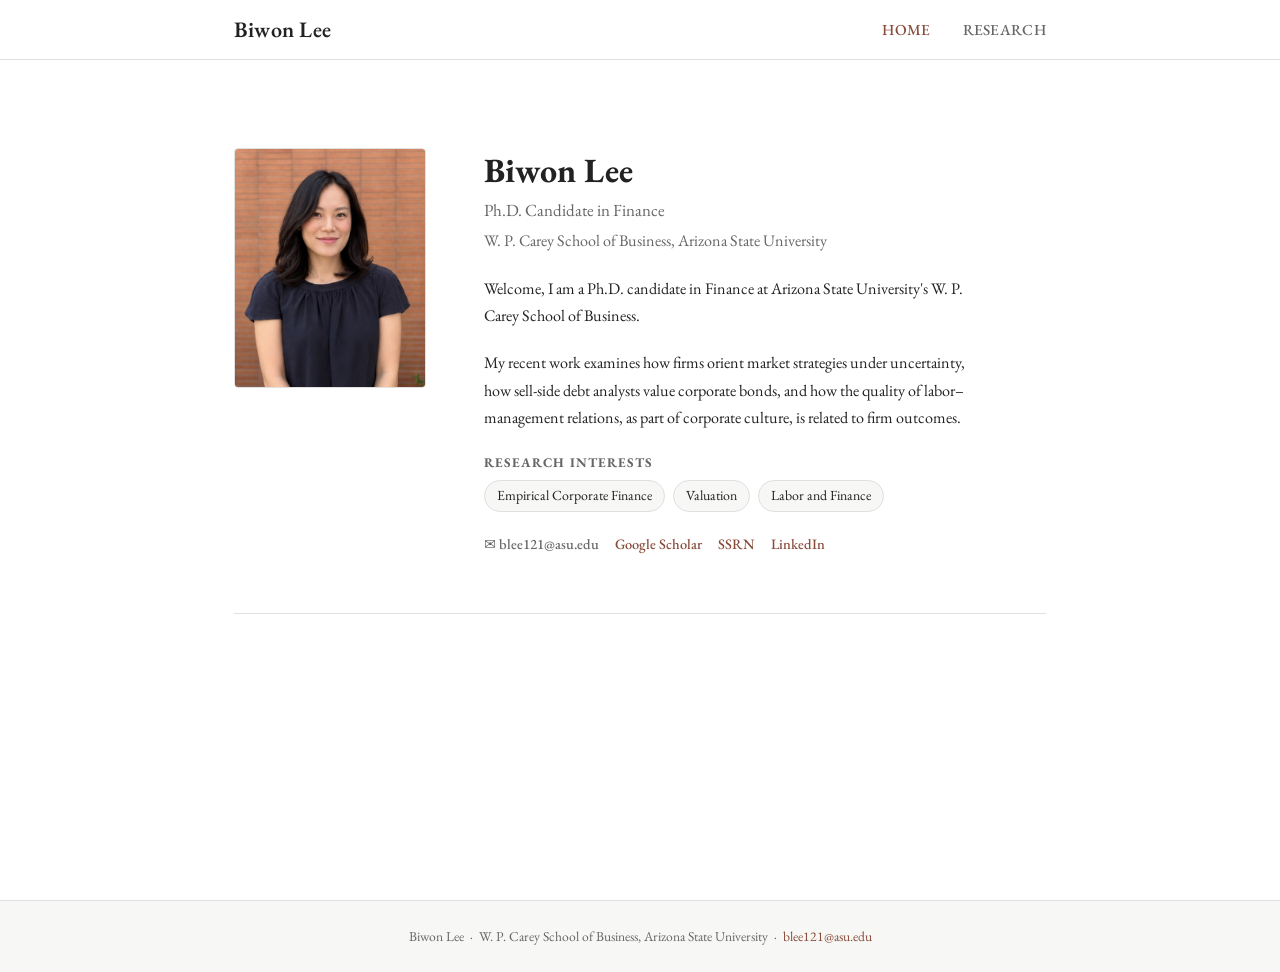
==== index.html @ 5ac7d7e0 "Larger section labels Co-Authored-By: Claude Opus 5.5 <noreply@anthropic.com>" ====
<!DOCTYPE html>
<html lang="en">
<head>
  <meta charset="UTF-8" />
  <meta name="viewport" content="width=device-width, initial-scale=1.0" />
  <title>Biwon Lee</title>
  <link rel="preconnect" href="https://fonts.googleapis.com">
  <link rel="preconnect" href="https://fonts.gstatic.com" crossorigin>
  <link href="https://fonts.googleapis.com/css2?family=EB Garamond:wght@400;500;600;700&display=swap" rel="stylesheet">
  <link rel="stylesheet" href="css/style.css?v=7" />
</head>
<body>

<!-- Navigation -->
<nav>
  <div class="nav-inner">
    <a href="index.html" class="nav-brand">Biwon Lee</a>
    <ul class="nav-links">
      <li><a href="index.html">Home</a></li>
      <li><a href="research.html">Research</a></li>
    </ul>
    <button class="nav-toggle" aria-label="Toggle navigation">
      <span></span><span></span><span></span>
    </button>
  </div>
</nav>

<!-- Main Content -->
<main class="page-content">
  <div class="container">

    <!-- Hero -->
    <section class="home-hero">

      <!-- Photo -->
      <div class="home-photo">
        <img src="assets/photo.jpg" alt="Biwon Lee" />
      </div>


      <!-- Info -->
      <div class="home-info">
        <h1>Biwon Lee</h1>
        <p class="title">Ph.D. Candidate in Finance</p>
        <p class="affiliation">W. P. Carey School of Business, Arizona State University</p>

        <p class="bio">
          Welcome, I am a Ph.D. candidate in Finance at Arizona State University's W. P. Carey School of Business.
        </p>
        <p class="bio">
          My recent work examines how firms orient market strategies under uncertainty, how sell-side debt analysts value corporate bonds, and how the quality of labor–management relations, as part of corporate culture, is related to firm outcomes.
        </p>

        <p class="interests-label">Research Interests</p>
        <div class="interests-list">
          <span class="interest-tag">Empirical Corporate Finance</span>
          <span class="interest-tag">Valuation</span>
          <span class="interest-tag">Labor and Finance</span>
        </div>

        <div class="contact-links">
          <a href="mailto:blee121@asu.edu" class="email-link">
            ✉ blee121@asu.edu
          </a>
          <!-- Replace # with your actual profile URLs -->
          <a href="#">Google Scholar</a>
          <a href="#">SSRN</a>
          <a href="#">LinkedIn</a>
        </div>
      </div>
    </section>

    <!-- Recent News (muted for now)
    <section class="home-section">
      <h2>Updates</h2>
      <ul class="news-list">
        <li>
          <span class="news-date">Jul 2025</span>
          <span>Invited to the Summer School on Structural Estimation in Corporate Finance.</span>
        </li>
        <li>
          <span class="news-date">2025</span>
          <span>New working paper: <a href="research.html"><em>Reasoning behind Debt Valuation</em></a> (solo-authored).</span>
        </li>
        <li>
          <span class="news-date">2024</span>
          <span>Presented <em>Labor-Management Relational Capital</em> at FMA 2024 and FMA Asia/Pacific 2024.</span>
        </li>
        <li>
          <span class="news-date">2023</span>
          <span>Best Paper Award at the Conference on Asia-Pacific Financial Markets 2023 and CERFAS Best Paper Award for <em>Labor-Management Relational Capital</em>.</span>
        </li>
      </ul>
    </section>
    -->

  </div>
</main>

<!-- Footer -->
<footer>
  <div class="container">
    <p>Biwon Lee &nbsp;·&nbsp; W. P. Carey School of Business, Arizona State University &nbsp;·&nbsp;
      <a href="mailto:blee121@asu.edu">blee121@asu.edu</a>
    </p>
  </div>
</footer>

<script src="js/main.js"></script>
</body>
</html>
---- css/style.css ----
/* ===== CSS Variables ===== */
:root {
  --bg: #ffffff;
  --bg-alt: #f7f7f5;
  --text: #222222;
  --text-muted: #666666;
  --accent: #884b3a;
  --accent-light: #a56250;
  --border: #e0e0e0;
  --nav-height: 60px;
  --max-width: 860px;
  --font-sans: 'EB Garamond', system-ui, -apple-system, BlinkMacSystemFont, 'Segoe UI', sans-serif;
  --font-serif: 'Georgia', 'Times New Roman', serif;
}

/* ===== Reset & Base ===== */
*, *::before, *::after { box-sizing: border-box; margin: 0; padding: 0; }

html { scroll-behavior: smooth; font-size: 17px; }

body {
  font-family: var(--font-sans);
  font-size: 17px;
  line-height: 1.7;
  color: var(--text);
  background: var(--bg);
}

a {
  color: var(--accent);
  text-decoration: none;
}
a:hover { color: var(--accent-light); text-decoration: underline; }

h1, h2, h3, h4 {
  font-weight: 600;
  line-height: 1.3;
  color: var(--text);
}

/* ===== Layout ===== */
.container {
  max-width: var(--max-width);
  margin: 0 auto;
  padding: 0 24px;
}

.page-content {
  padding-top: calc(var(--nav-height) + 40px);
  padding-bottom: 80px;
  min-height: 100vh;
}

/* ===== Navigation ===== */
nav {
  position: fixed;
  top: 0;
  left: 0;
  right: 0;
  height: var(--nav-height);
  background: rgba(255, 255, 255, 0.96);
  backdrop-filter: blur(8px);
  border-bottom: 1px solid var(--border);
  z-index: 1000;
}

.nav-inner {
  max-width: var(--max-width);
  margin: 0 auto;
  padding: 0 24px;
  height: 100%;
  display: flex;
  align-items: center;
  justify-content: space-between;
}

.nav-brand {
  font-size: 1.3rem;
  font-weight: 600;
  color: var(--text);
  letter-spacing: 0.01em;
}
.nav-brand:hover { text-decoration: none; color: var(--text); }

.nav-links {
  display: flex;
  list-style: none;
  gap: 32px;
}

.nav-links a {
  font-size: 0.9rem;
  font-weight: 500;
  color: var(--text-muted);
  letter-spacing: 0.02em;
  text-transform: uppercase;
  transition: color 0.2s;
}
.nav-links a:hover,
.nav-links a.active {
  color: var(--accent);
  text-decoration: none;
}

/* Hamburger */
.nav-toggle {
  display: none;
  flex-direction: column;
  gap: 5px;
  cursor: pointer;
  background: none;
  border: none;
  padding: 4px;
}
.nav-toggle span {
  display: block;
  width: 22px;
  height: 2px;
  background: var(--text);
  transition: all 0.3s;
}

/* ===== Home Page ===== */
.home-hero {
  display: grid;
  grid-template-columns: 210px 1fr;
  gap: 40px;
  align-items: start;
  padding: 48px 0 56px;
  border-bottom: 1px solid var(--border);
}

.home-photo {
  width: 192px;
  height: 240px;
  background: var(--bg-alt);
  border: 1px solid var(--border);
  border-radius: 4px;
  display: flex;
  align-items: center;
  justify-content: center;
  overflow: hidden;
  flex-shrink: 0;
}
.home-photo img {
  width: 100%;
  height: 100%;
  object-fit: cover;
}
.photo-placeholder {
  text-align: center;
  padding: 12px;
}
.photo-placeholder svg {
  width: 56px;
  height: 56px;
  color: #bbb;
  margin-bottom: 8px;
}
.photo-placeholder p {
  font-size: 0.72rem;
  color: #bbb;
  line-height: 1.4;
}

.home-info h1 {
  font-size: 2rem;
  font-weight: 700;
  margin-bottom: 4px;
  color: var(--text);
}
.home-info .title {
  font-size: 1rem;
  color: var(--text-muted);
  margin-bottom: 2px;
}
.home-info .affiliation {
  font-size: 0.95rem;
  color: var(--text-muted);
  margin-bottom: 20px;
}

.home-info .bio {
  font-size: 0.95rem;
  color: var(--text);
  margin-bottom: 20px;
  max-width: 500px;
}

.interests-label {
  font-size: 0.78rem;
  font-weight: 700;
  text-transform: uppercase;
  letter-spacing: 0.08em;
  color: var(--text-muted);
  margin-bottom: 6px;
}
.interests-list {
  display: flex;
  flex-wrap: wrap;
  gap: 8px;
  margin-bottom: 20px;
}
.interest-tag {
  background: var(--bg-alt);
  border: 1px solid var(--border);
  border-radius: 20px;
  padding: 3px 12px;
  font-size: 0.82rem;
  color: var(--text);
}

.contact-links {
  display: flex;
  flex-wrap: wrap;
  gap: 16px;
  align-items: center;
}
.contact-links a {
  font-size: 0.85rem;
  font-weight: 500;
  color: var(--accent);
  display: flex;
  align-items: center;
  gap: 5px;
}
.contact-links a:hover { color: var(--accent-light); }
.contact-links .email-link {
  color: var(--text-muted);
  font-size: 0.85rem;
}

/* Recent updates on home */
.home-section { padding: 40px 0 0; }
.home-section h2 {
  font-size: 1.1rem;
  font-weight: 700;
  text-transform: uppercase;
  letter-spacing: 0.06em;
  color: var(--text-muted);
  margin-bottom: 20px;
  padding-bottom: 8px;
  border-bottom: 1px solid var(--border);
}
.news-list { list-style: none; }
.news-list li {
  display: grid;
  grid-template-columns: 90px 1fr;
  gap: 16px;
  padding: 10px 0;
  border-bottom: 1px solid var(--border);
  font-size: 0.9rem;
}
.news-list li:last-child { border-bottom: none; }
.news-date { color: var(--text-muted); font-size: 0.82rem; padding-top: 2px; }

/* ===== Section Headings ===== */
.page-header {
  padding: 20px 0 32px;
  border-bottom: 1px solid var(--border);
  margin-bottom: 40px;
}
.page-header h1 {
  font-size: 1.8rem;
  font-weight: 700;
}

.section-label {
  font-size: 0.95rem;
  font-weight: 700;
  text-transform: uppercase;
  letter-spacing: 0.1em;
  color: var(--text-muted);
  margin-bottom: 20px;
  margin-top: 48px;
  padding-bottom: 8px;
  border-bottom: 2px solid var(--accent);
  display: inline-block;
}

/* ===== Paper Entries ===== */
.paper-list { list-style: none; }
.paper-entry {
  padding: 24px 0;
  border-bottom: 1px solid var(--border);
}
.paper-entry:last-child { border-bottom: none; }

.paper-title {
  font-size: 1rem;
  font-weight: 600;
  margin-bottom: 4px;
  color: var(--text);
  line-height: 1.4;
}

.paper-meta {
  font-size: 0.875rem;
  color: var(--text-muted);
  margin-bottom: 10px;
}
.paper-meta .coauthors { color: var(--text); }
.paper-meta .journal { font-style: italic; }

.paper-awards {
  font-size: 0.82rem;
  color: var(--text-muted);
  margin-bottom: 4px;
}

.paper-conferences {
  font-size: 0.82rem;
  color: var(--text-muted);
  margin-bottom: 10px;
  font-style: italic;
}

.paper-links {
  display: flex;
  flex-wrap: wrap;
  gap: 8px;
  margin-bottom: 8px;
}
.paper-link {
  font-size: 0.8rem;
  font-weight: 600;
  color: var(--accent);
  border: 1px solid var(--accent);
  border-radius: 3px;
  padding: 2px 9px;
  transition: all 0.2s;
}
.paper-link:hover {
  background: var(--accent);
  color: white;
  text-decoration: none;
}
.paper-link.placeholder {
  color: #aaa;
  border-color: #ddd;
  cursor: default;
}
.paper-link.placeholder:hover {
  background: none;
  color: #aaa;
}

/* Abstract toggle */
.abstract-toggle {
  background: none;
  border: none;
  font-size: 0.8rem;
  color: var(--text-muted);
  cursor: pointer;
  padding: 0;
  display: flex;
  align-items: center;
  gap: 4px;
  margin-top: 6px;
  font-family: inherit;
}
.abstract-toggle:hover { color: var(--accent); }
.abstract-toggle .toggle-icon {
  font-size: 0.7rem;
  transition: transform 0.2s;
}
.abstract-toggle.open .toggle-icon { transform: rotate(180deg); }

.abstract-body {
  display: none;
  margin-top: 12px;
  padding: 14px 16px;
  background: var(--bg-alt);
  border-left: 3px solid var(--accent);
  font-size: 0.875rem;
  line-height: 1.7;
  color: var(--text);
  border-radius: 0 4px 4px 0;
}
.abstract-body.open { display: block; }

/* ===== Teaching ===== */
.teaching-note {
  font-size: 0.9rem;
  color: var(--text-muted);
  margin-bottom: 32px;
  padding: 12px 16px;
  background: var(--bg-alt);
  border-radius: 4px;
  border: 1px solid var(--border);
}

.teaching-table {
  width: 100%;
  border-collapse: collapse;
  font-size: 0.9rem;
}
.teaching-table th {
  text-align: left;
  font-size: 0.75rem;
  font-weight: 700;
  text-transform: uppercase;
  letter-spacing: 0.07em;
  color: var(--text-muted);
  padding: 8px 12px;
  border-bottom: 2px solid var(--border);
  white-space: nowrap;
}
.teaching-table td {
  padding: 12px 12px;
  border-bottom: 1px solid var(--border);
  vertical-align: middle;
}
.teaching-table tr:last-child td { border-bottom: none; }
.teaching-table tr:hover td { background: var(--bg-alt); }
.role-tag {
  font-size: 0.75rem;
  padding: 2px 8px;
  border-radius: 10px;
  font-weight: 600;
  white-space: nowrap;
}
.role-instructor { background: #e8f0fe; color: #1a3a8c; }
.role-ta { background: #e6f4ea; color: #1e5631; }

.syllabus-link {
  font-size: 0.8rem;
  color: #aaa;
  border: 1px solid #ddd;
  border-radius: 3px;
  padding: 2px 8px;
  cursor: default;
}

/* ===== CV Page ===== */
.cv-actions {
  display: flex;
  gap: 12px;
  margin-bottom: 32px;
  flex-wrap: wrap;
}
.btn {
  display: inline-flex;
  align-items: center;
  gap: 7px;
  padding: 9px 20px;
  border-radius: 4px;
  font-size: 0.875rem;
  font-weight: 600;
  cursor: pointer;
  transition: all 0.2s;
  text-decoration: none;
  border: none;
}
.btn-primary {
  background: var(--accent);
  color: white;
}
.btn-primary:hover { background: var(--accent-light); color: white; text-decoration: none; }
.btn-secondary {
  background: var(--bg-alt);
  color: var(--text);
  border: 1px solid var(--border);
}
.btn-secondary:hover { background: #eee; text-decoration: none; }

.cv-embed-wrapper {
  width: 100%;
  background: var(--bg-alt);
  border: 1px solid var(--border);
  border-radius: 4px;
  overflow: hidden;
}
.cv-embed-wrapper iframe {
  width: 100%;
  height: 900px;
  border: none;
  display: block;
}
.cv-placeholder {
  padding: 60px 32px;
  text-align: center;
}
.cv-placeholder h3 {
  font-size: 1rem;
  margin-bottom: 8px;
  color: var(--text-muted);
}
.cv-placeholder p {
  font-size: 0.875rem;
  color: #aaa;
}

/* ===== Footer ===== */
footer {
  background: var(--bg-alt);
  border-top: 1px solid var(--border);
  padding: 24px 0;
  text-align: center;
  font-size: 0.8rem;
  color: var(--text-muted);
}

/* ===== Responsive ===== */
@media (max-width: 680px) {
  .nav-links {
    display: none;
    flex-direction: column;
    gap: 0;
    position: absolute;
    top: var(--nav-height);
    left: 0;
    right: 0;
    background: white;
    border-bottom: 1px solid var(--border);
    padding: 8px 0;
  }
  .nav-links.open { display: flex; }
  .nav-links a {
    padding: 10px 24px;
    display: block;
  }
  .nav-toggle { display: flex; }

  .home-hero {
    grid-template-columns: 1fr;
    gap: 24px;
  }
  .home-photo {
    width: 120px;
    height: 150px;
  }
  .home-info h1 { font-size: 1.6rem; }

  .news-list li {
    grid-template-columns: 1fr;
    gap: 4px;
  }

  .teaching-table { font-size: 0.82rem; }
  .teaching-table th, .teaching-table td { padding: 8px 6px; }
}
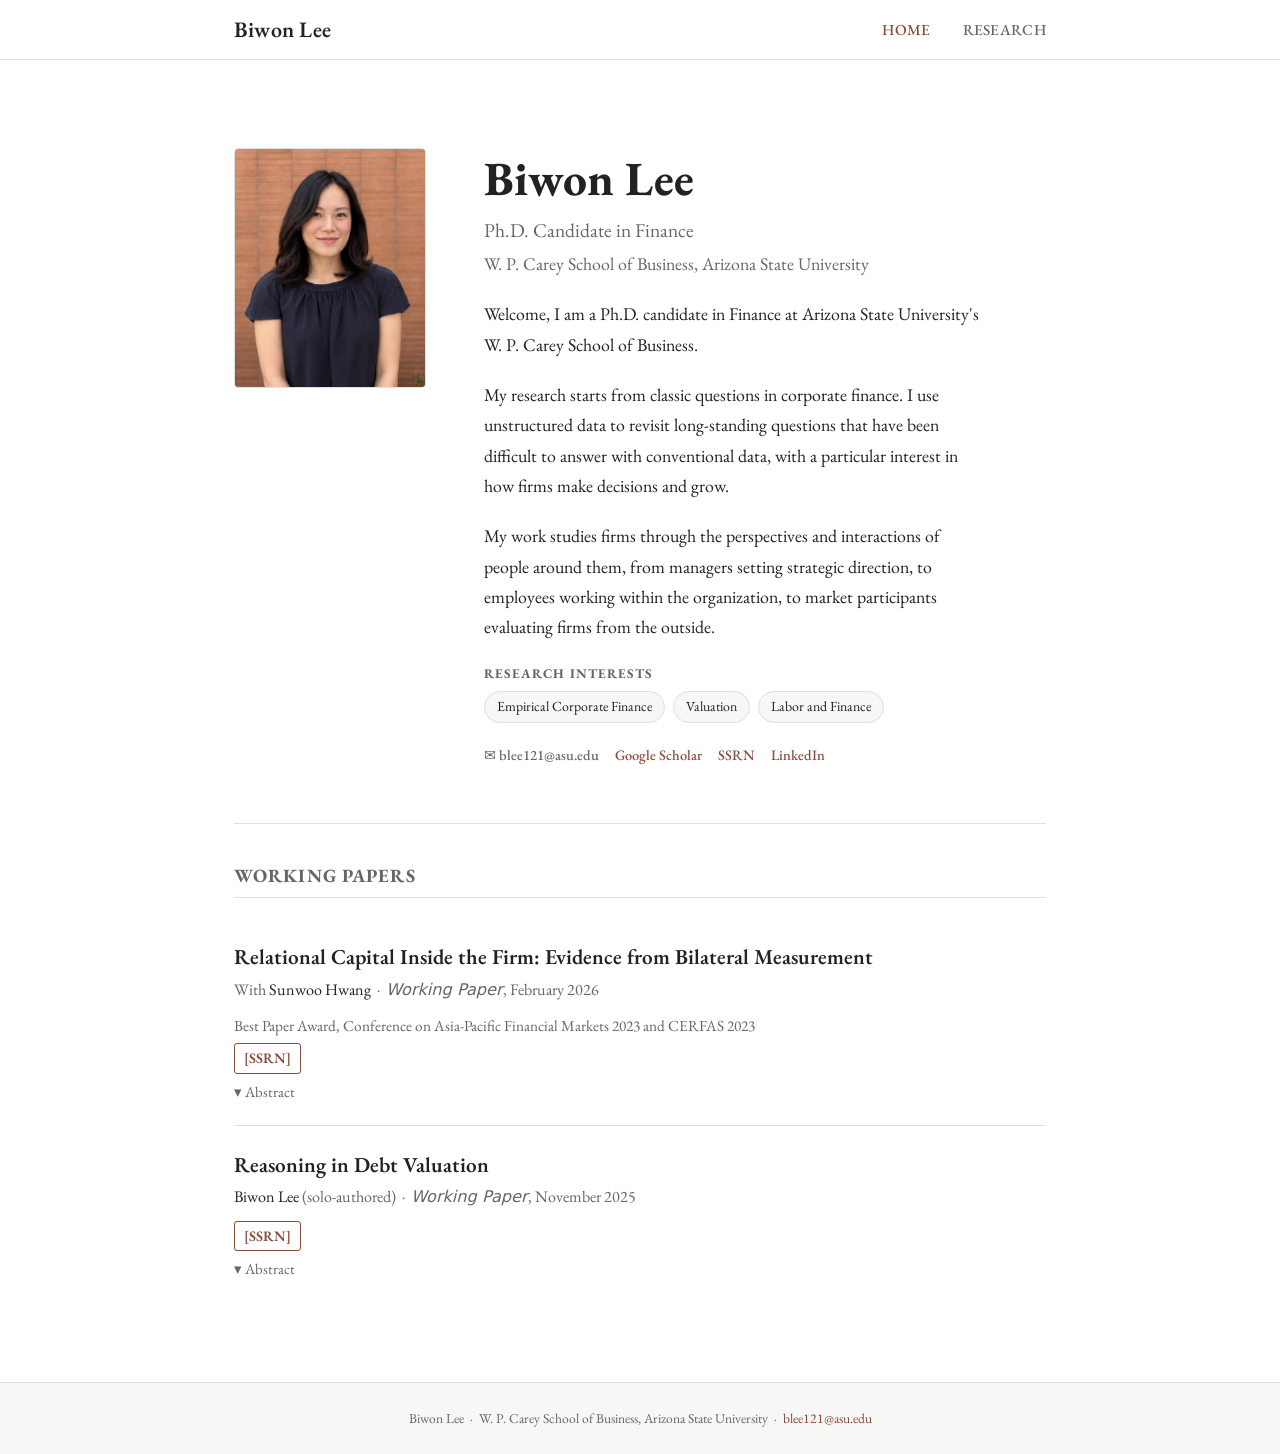
==== commit 75ed58dd: "Update home intro, add Working Papers to home, enlarge name and paper text Co-Authored-By: Claude Op" ====
--- a/index.html
+++ b/index.html
@@ -7,7 +7,7 @@
   <link rel="preconnect" href="https://fonts.googleapis.com">
   <link rel="preconnect" href="https://fonts.gstatic.com" crossorigin>
   <link href="https://fonts.googleapis.com/css2?family=EB Garamond:wght@400;500;600;700&display=swap" rel="stylesheet">
-  <link rel="stylesheet" href="css/style.css?v=7" />
+  <link rel="stylesheet" href="css/style.css?v=8" />
 </head>
 <body>
 
@@ -47,8 +47,16 @@
         <p class="bio">
           Welcome, I am a Ph.D. candidate in Finance at Arizona State University's W. P. Carey School of Business.
         </p>
+        <!-- Previous intro (muted for re-check)
         <p class="bio">
           My recent work examines how firms orient market strategies under uncertainty, how sell-side debt analysts value corporate bonds, and how the quality of labor–management relations, as part of corporate culture, is related to firm outcomes.
+        </p>
+        -->
+        <p class="bio">
+          My research starts from classic questions in corporate finance. I use unstructured data to revisit long-standing questions that have been difficult to answer with conventional data, with a particular interest in how firms make decisions and grow.
+        </p>
+        <p class="bio">
+          My work studies firms through the perspectives and interactions of people around them, from managers setting strategic direction, to employees working within the organization, to market participants evaluating firms from the outside.
         </p>
 
         <p class="interests-label">Research Interests</p>
@@ -68,6 +76,51 @@
           <a href="#">LinkedIn</a>
         </div>
       </div>
+    </section>
+
+    <!-- Working Papers (mirrors research.html) -->
+    <section class="home-section">
+      <h2>Working Papers</h2>
+      <ul class="paper-list">
+
+        <li class="paper-entry">
+          <div class="paper-title">Relational Capital Inside the Firm: Evidence from Bilateral Measurement</div>
+          <div class="paper-meta">
+            With <span class="coauthors">Sunwoo Hwang</span> &nbsp;·&nbsp;
+            <span class="journal">Working Paper</span>, February 2026
+          </div>
+          <div class="paper-awards">
+            Best Paper Award, Conference on Asia-Pacific Financial Markets 2023 and CERFAS 2023
+          </div>
+          <div class="paper-links">
+            <a href="https://papers.ssrn.com/sol3/papers.cfm?abstract_id=4345862" class="paper-link">[SSRN]</a>
+          </div>
+          <button class="abstract-toggle" aria-expanded="false">
+            ▾ <span class="toggle-label">Abstract</span>
+          </button>
+          <div class="abstract-body">
+            We study labor-management relational capital as a sub-component of corporate culture. Using matched employee-manager survey responses on key relational dimensions to measure an interpretation wedge between the two groups and the survey’s random-sampling design for identification, we find that establishments where employees view relations more favorably than managers subsequently achieve higher profitability, labor productivity, and employee retention. Neither employees’ nor managers’ assessments alone predict these outcomes. The predictive content resides in wedges in relational culture, not in gaps in formal policies or observed disputes, consistent with an interpretation-based theory of relational contracts.
+          </div>
+        </li>
+
+        <li class="paper-entry">
+          <div class="paper-title">Reasoning in Debt Valuation</div>
+          <div class="paper-meta">
+            <span class="coauthors">Biwon Lee</span> (solo-authored) &nbsp;·&nbsp;
+            <span class="journal">Working Paper</span>, November 2025
+          </div>
+          <div class="paper-links">
+            <a href="https://papers.ssrn.com/sol3/papers.cfm?abstract_id=5768322" class="paper-link">[SSRN]</a>
+          </div>
+          <button class="abstract-toggle" aria-expanded="false">
+            ▾ <span class="toggle-label">Abstract</span>
+          </button>
+          <div class="abstract-body">
+            Using sell-side debt reports on corporate bonds, I examine the underlying reasoning behind financial professionals’ debt valuations. By prompting large language models on 13,879 reports, I identify recommendation-related topics, their associated entities, valuation channels, and sentiment. The main findings indicate that (i) debt analysts' topic attention is primarily focused on balance sheet and income statement items. (ii) The attention exhibits time-varying patterns, with increasing attention to cash and declining attention to profitability during the global financial crisis. (iii) The reasoning analysts employ systematically differs across credit rating categories: discussions of investment-grade issuers emphasize credit ratings, whereas those of high-yield issuers focus on financial fundamentals. (iv) Lastly, quantifying the texts from reports into a vector space using an embedding model, I show that analysts' information can explain bond returns beyond traditional bond-related predictors.
+          </div>
+        </li>
+
+      </ul>
     </section>
 
     <!-- Recent News (muted for now)
--- a/css/style.css
+++ b/css/style.css
@@ -164,24 +164,24 @@
 }
 
 .home-info h1 {
-  font-size: 2rem;
+  font-size: 2.8rem;
   font-weight: 700;
   margin-bottom: 4px;
   color: var(--text);
 }
 .home-info .title {
-  font-size: 1rem;
+  font-size: 1.15rem;
   color: var(--text-muted);
   margin-bottom: 2px;
 }
 .home-info .affiliation {
-  font-size: 0.95rem;
+  font-size: 1.05rem;
   color: var(--text-muted);
   margin-bottom: 20px;
 }
 
 .home-info .bio {
-  font-size: 0.95rem;
+  font-size: 1.05rem;
   color: var(--text);
   margin-bottom: 20px;
   max-width: 500px;
@@ -287,7 +287,7 @@
 .paper-entry:last-child { border-bottom: none; }
 
 .paper-title {
-  font-size: 1rem;
+  font-size: 1.25rem;
   font-weight: 600;
   margin-bottom: 4px;
   color: var(--text);
@@ -295,7 +295,7 @@
 }
 
 .paper-meta {
-  font-size: 0.875rem;
+  font-size: 0.95rem;
   color: var(--text-muted);
   margin-bottom: 10px;
 }
@@ -303,7 +303,7 @@
 .paper-meta .journal { font-style: italic; }
 
 .paper-awards {
-  font-size: 0.82rem;
+  font-size: 0.9rem;
   color: var(--text-muted);
   margin-bottom: 4px;
 }
@@ -322,7 +322,7 @@
   margin-bottom: 8px;
 }
 .paper-link {
-  font-size: 0.8rem;
+  font-size: 0.85rem;
   font-weight: 600;
   color: var(--accent);
   border: 1px solid var(--accent);
@@ -349,7 +349,7 @@
 .abstract-toggle {
   background: none;
   border: none;
-  font-size: 0.8rem;
+  font-size: 0.875rem;
   color: var(--text-muted);
   cursor: pointer;
   padding: 0;
@@ -372,7 +372,7 @@
   padding: 14px 16px;
   background: var(--bg-alt);
   border-left: 3px solid var(--accent);
-  font-size: 0.875rem;
+  font-size: 0.95rem;
   line-height: 1.7;
   color: var(--text);
   border-radius: 0 4px 4px 0;
@@ -530,7 +530,7 @@
     width: 120px;
     height: 150px;
   }
-  .home-info h1 { font-size: 1.6rem; }
+  .home-info h1 { font-size: 2.2rem; }
 
   .news-list li {
     grid-template-columns: 1fr;
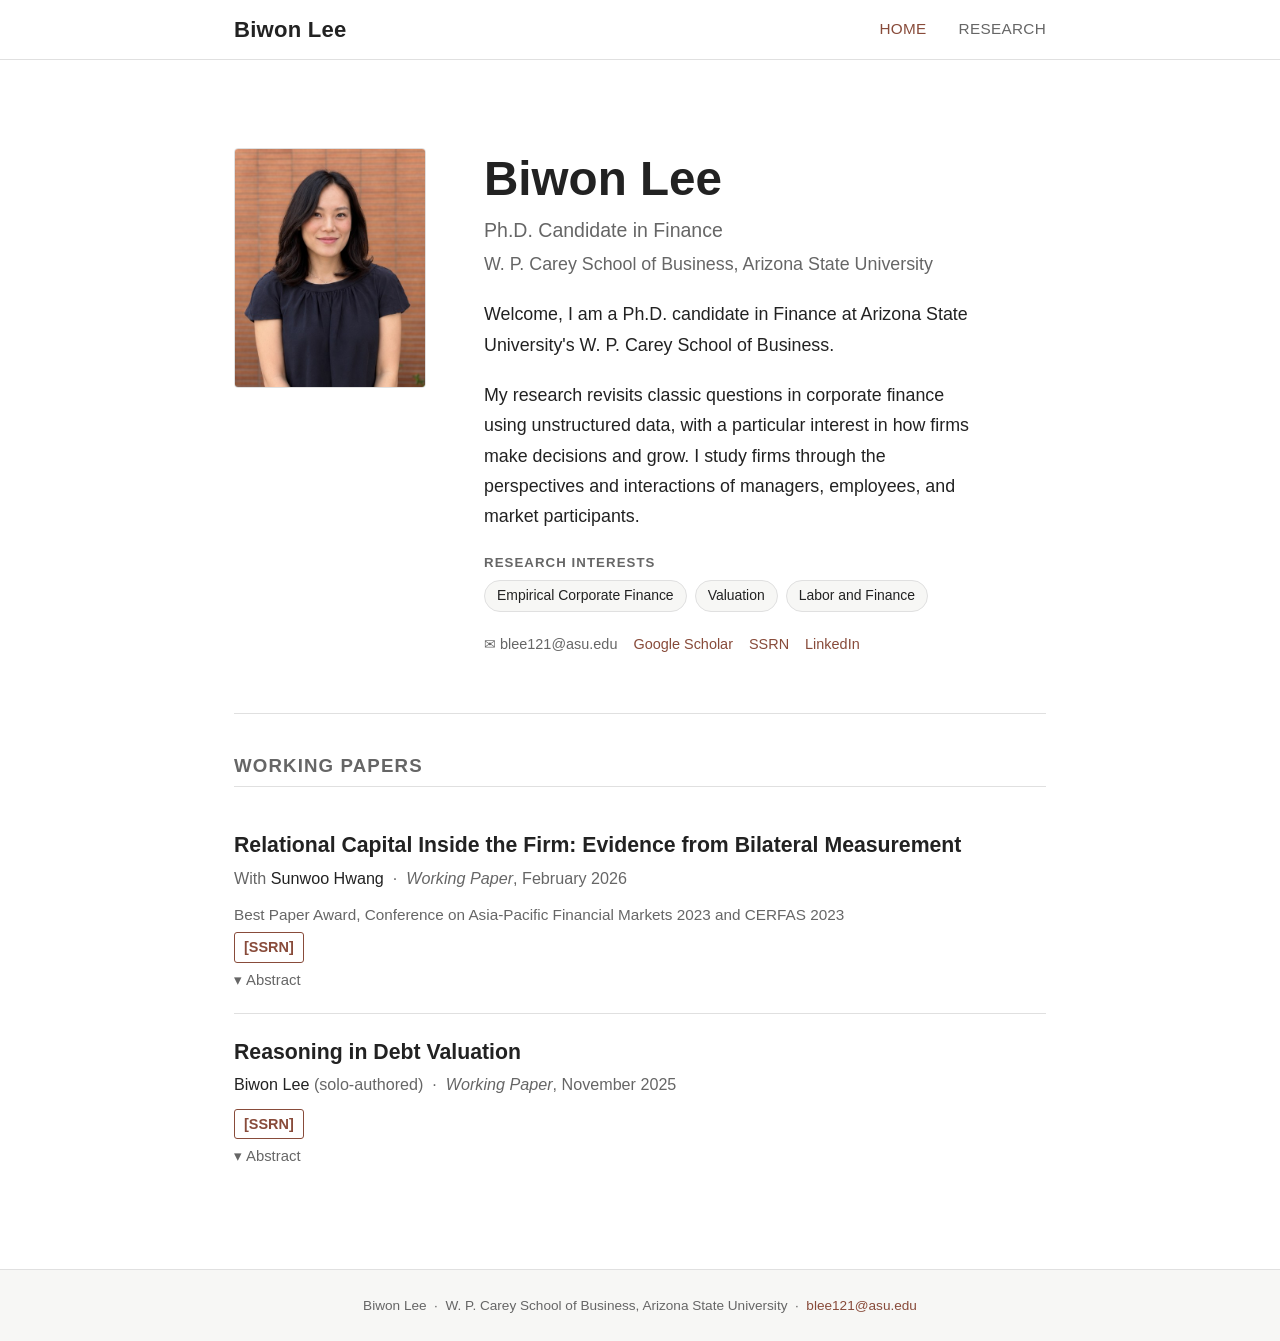
==== commit 0d3229b3: "Shorten home intro; switch to system sans-serif font stack Co-Authored-By: Claude Opus 5.5 <noreply@" ====
--- a/index.html
+++ b/index.html
@@ -7,7 +7,7 @@
   <link rel="preconnect" href="https://fonts.googleapis.com">
   <link rel="preconnect" href="https://fonts.gstatic.com" crossorigin>
   <link href="https://fonts.googleapis.com/css2?family=EB Garamond:wght@400;500;600;700&display=swap" rel="stylesheet">
-  <link rel="stylesheet" href="css/style.css?v=8" />
+  <link rel="stylesheet" href="css/style.css?v=9" />
 </head>
 <body>
 
@@ -52,11 +52,16 @@
           My recent work examines how firms orient market strategies under uncertainty, how sell-side debt analysts value corporate bonds, and how the quality of labor–management relations, as part of corporate culture, is related to firm outcomes.
         </p>
         -->
+        <!-- Previous intro v2 (muted for re-check)
         <p class="bio">
           My research starts from classic questions in corporate finance. I use unstructured data to revisit long-standing questions that have been difficult to answer with conventional data, with a particular interest in how firms make decisions and grow.
         </p>
         <p class="bio">
           My work studies firms through the perspectives and interactions of people around them, from managers setting strategic direction, to employees working within the organization, to market participants evaluating firms from the outside.
+        </p>
+        -->
+        <p class="bio">
+          My research revisits classic questions in corporate finance using unstructured data, with a particular interest in how firms make decisions and grow. I study firms through the perspectives and interactions of managers, employees, and market participants.
         </p>
 
         <p class="interests-label">Research Interests</p>
--- a/css/style.css
+++ b/css/style.css
@@ -9,7 +9,9 @@
   --border: #e0e0e0;
   --nav-height: 60px;
   --max-width: 860px;
-  --font-sans: 'EB Garamond', system-ui, -apple-system, BlinkMacSystemFont, 'Segoe UI', sans-serif;
+  /* Previous font (EB Garamond), kept for easy revert:
+  --font-sans: 'EB Garamond', system-ui, -apple-system, BlinkMacSystemFont, 'Segoe UI', sans-serif; */
+  --font-sans: -apple-system, BlinkMacSystemFont, 'Roboto', 'Segoe UI', 'Helvetica Neue', 'Lucida Grande', Arial, sans-serif;
   --font-serif: 'Georgia', 'Times New Roman', serif;
 }
 
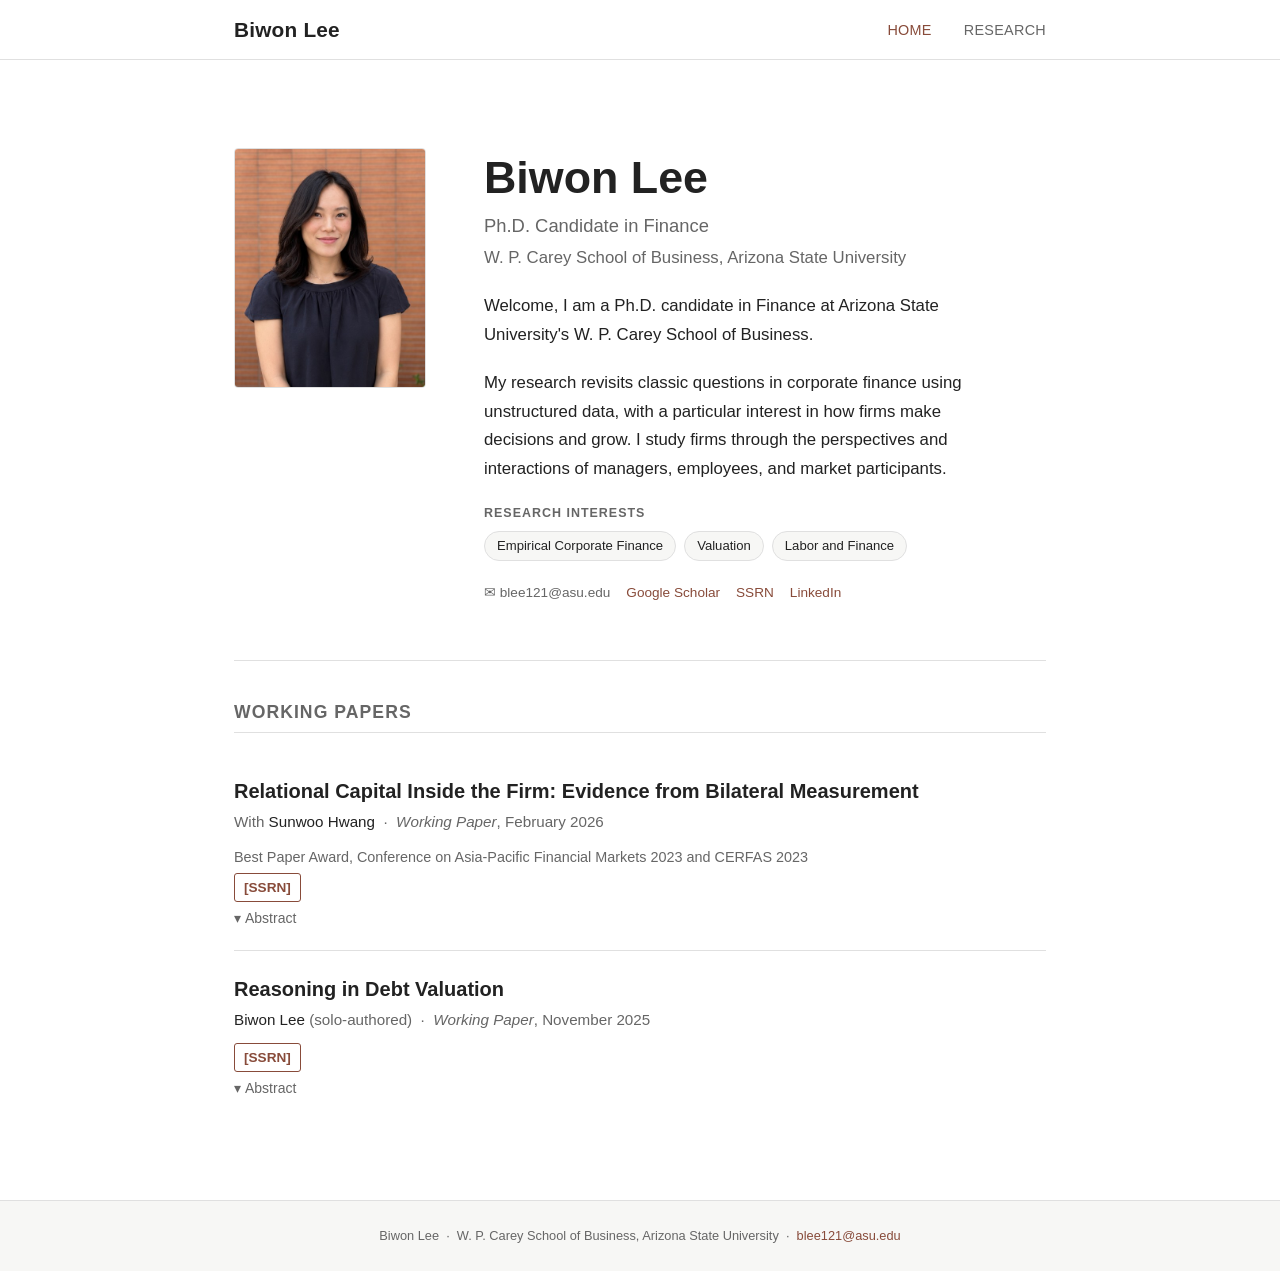
==== commit 8620c4e8: "Lower base font size to 16px Co-Authored-By: Claude Opus 5.5 <noreply@anthropic.com>" ====
--- a/index.html
+++ b/index.html
@@ -7,7 +7,7 @@
   <link rel="preconnect" href="https://fonts.googleapis.com">
   <link rel="preconnect" href="https://fonts.gstatic.com" crossorigin>
   <link href="https://fonts.googleapis.com/css2?family=EB Garamond:wght@400;500;600;700&display=swap" rel="stylesheet">
-  <link rel="stylesheet" href="css/style.css?v=9" />
+  <link rel="stylesheet" href="css/style.css?v=10" />
 </head>
 <body>
 
--- a/css/style.css
+++ b/css/style.css
@@ -18,11 +18,11 @@
 /* ===== Reset & Base ===== */
 *, *::before, *::after { box-sizing: border-box; margin: 0; padding: 0; }
 
-html { scroll-behavior: smooth; font-size: 17px; }
+html { scroll-behavior: smooth; font-size: 16px; }
 
 body {
   font-family: var(--font-sans);
-  font-size: 17px;
+  font-size: 16px;
   line-height: 1.7;
   color: var(--text);
   background: var(--bg);
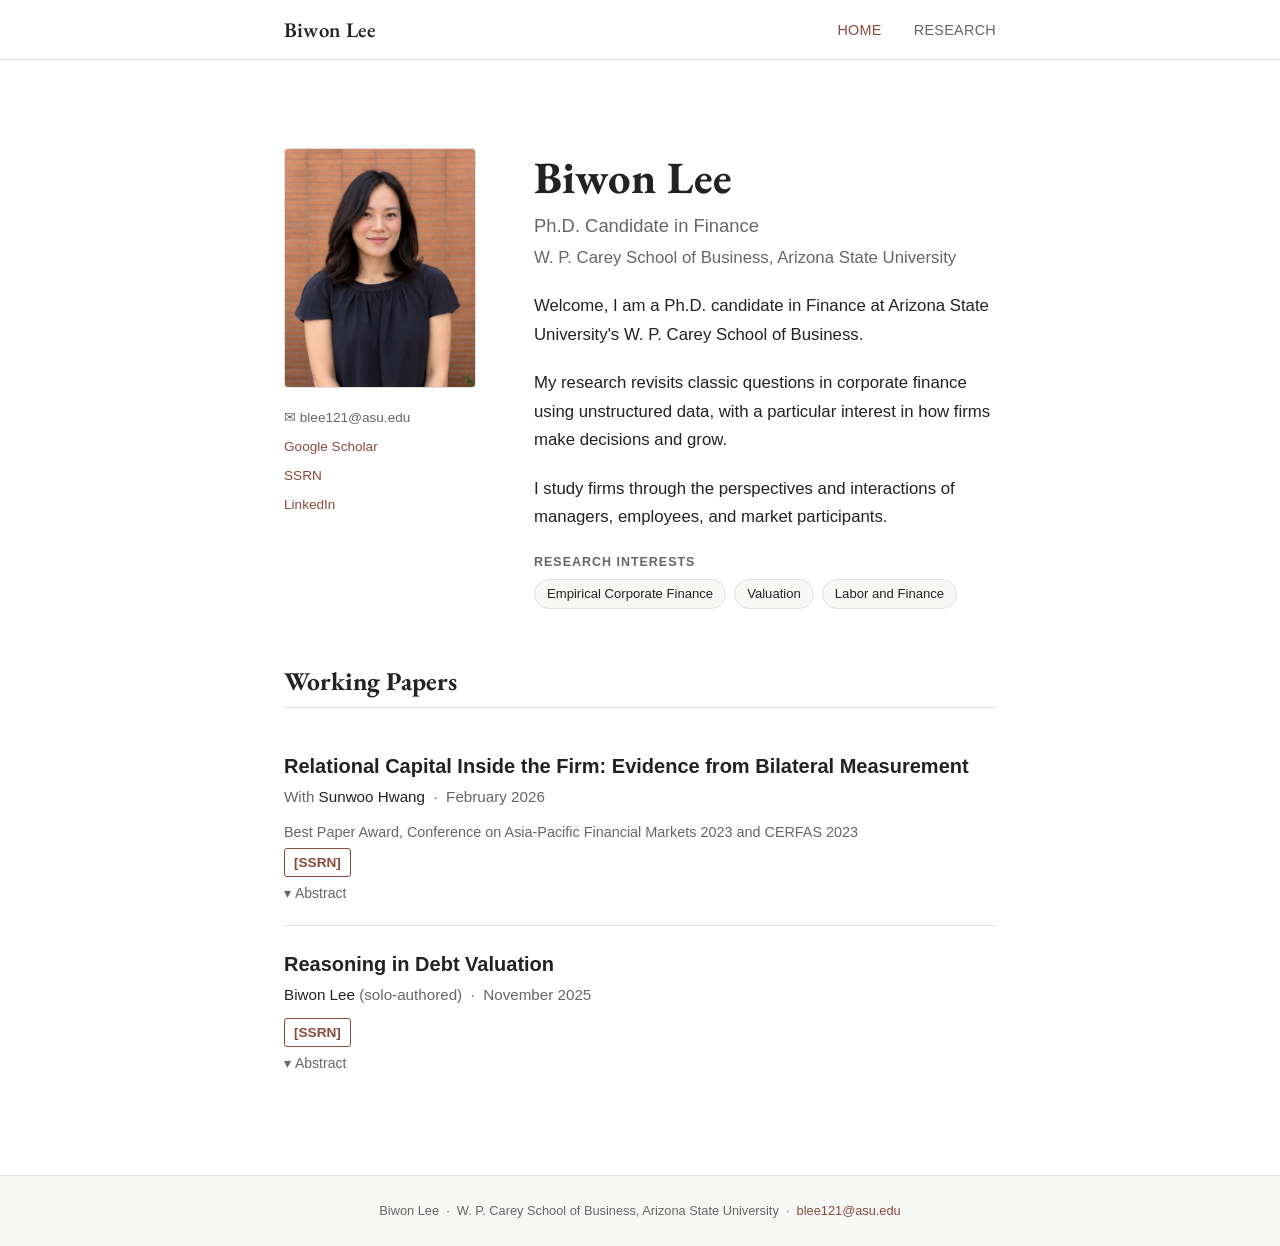
==== commit 7420cfd5: "Restyle home: Garamond name/headings with sans body, contact under photo, narrower width - EB Garamo" ====
--- a/index.html
+++ b/index.html
@@ -7,7 +7,7 @@
   <link rel="preconnect" href="https://fonts.googleapis.com">
   <link rel="preconnect" href="https://fonts.gstatic.com" crossorigin>
   <link href="https://fonts.googleapis.com/css2?family=EB Garamond:wght@400;500;600;700&display=swap" rel="stylesheet">
-  <link rel="stylesheet" href="css/style.css?v=10" />
+  <link rel="stylesheet" href="css/style.css?v=23" />
 </head>
 <body>
 
@@ -32,9 +32,21 @@
     <!-- Hero -->
     <section class="home-hero">
 
-      <!-- Photo -->
-      <div class="home-photo">
-        <img src="assets/photo.jpg" alt="Biwon Lee" />
+      <!-- Photo + contact (left column) -->
+      <div class="home-side">
+        <div class="home-photo">
+          <img src="assets/photo.jpg" alt="Biwon Lee" />
+        </div>
+
+        <div class="contact-links">
+          <a href="mailto:blee121@asu.edu" class="email-link">
+            ✉ blee121@asu.edu
+          </a>
+          <!-- Replace # with your actual profile URLs -->
+          <a href="#">Google Scholar</a>
+          <a href="#">SSRN</a>
+          <a href="#">LinkedIn</a>
+        </div>
       </div>
 
 
@@ -61,7 +73,10 @@
         </p>
         -->
         <p class="bio">
-          My research revisits classic questions in corporate finance using unstructured data, with a particular interest in how firms make decisions and grow. I study firms through the perspectives and interactions of managers, employees, and market participants.
+          My research revisits classic questions in corporate finance using unstructured data, with a particular interest in how firms make decisions and grow.
+        </p>
+        <p class="bio">
+          I study firms through the perspectives and interactions of managers, employees, and market participants.
         </p>
 
         <p class="interests-label">Research Interests</p>
@@ -69,16 +84,6 @@
           <span class="interest-tag">Empirical Corporate Finance</span>
           <span class="interest-tag">Valuation</span>
           <span class="interest-tag">Labor and Finance</span>
-        </div>
-
-        <div class="contact-links">
-          <a href="mailto:blee121@asu.edu" class="email-link">
-            ✉ blee121@asu.edu
-          </a>
-          <!-- Replace # with your actual profile URLs -->
-          <a href="#">Google Scholar</a>
-          <a href="#">SSRN</a>
-          <a href="#">LinkedIn</a>
         </div>
       </div>
     </section>
@@ -92,7 +97,7 @@
           <div class="paper-title">Relational Capital Inside the Firm: Evidence from Bilateral Measurement</div>
           <div class="paper-meta">
             With <span class="coauthors">Sunwoo Hwang</span> &nbsp;·&nbsp;
-            <span class="journal">Working Paper</span>, February 2026
+            February 2026
           </div>
           <div class="paper-awards">
             Best Paper Award, Conference on Asia-Pacific Financial Markets 2023 and CERFAS 2023
@@ -112,7 +117,7 @@
           <div class="paper-title">Reasoning in Debt Valuation</div>
           <div class="paper-meta">
             <span class="coauthors">Biwon Lee</span> (solo-authored) &nbsp;·&nbsp;
-            <span class="journal">Working Paper</span>, November 2025
+            November 2025
           </div>
           <div class="paper-links">
             <a href="https://papers.ssrn.com/sol3/papers.cfm?abstract_id=5768322" class="paper-link">[SSRN]</a>
--- a/css/style.css
+++ b/css/style.css
@@ -8,9 +8,12 @@
   --accent-light: #a56250;
   --border: #e0e0e0;
   --nav-height: 60px;
-  --max-width: 860px;
-  /* Previous font (EB Garamond), kept for easy revert:
+  --max-width: 760px;
+  /* Previous: Garamond everywhere
   --font-sans: 'EB Garamond', system-ui, -apple-system, BlinkMacSystemFont, 'Segoe UI', sans-serif; */
+  /* Hybrid: Garamond for name/headings/paper titles, system sans for body text */
+  --font-display: 'EB Garamond', Georgia, serif;
+  /* Tried Arial: --font-sans: Arial, Helvetica, sans-serif; */
   --font-sans: -apple-system, BlinkMacSystemFont, 'Roboto', 'Segoe UI', 'Helvetica Neue', 'Lucida Grande', Arial, sans-serif;
   --font-serif: 'Georgia', 'Times New Roman', serif;
 }
@@ -33,6 +36,14 @@
   text-decoration: none;
 }
 a:hover { color: var(--accent-light); text-decoration: underline; }
+
+.home-info h1,
+.nav-brand,
+.home-section h2,
+.page-header h1,
+.section-label {
+  font-family: var(--font-display);
+}
 
 h1, h2, h3, h4 {
   font-weight: 600;
@@ -128,8 +139,7 @@
   grid-template-columns: 210px 1fr;
   gap: 40px;
   align-items: start;
-  padding: 48px 0 56px;
-  border-bottom: 1px solid var(--border);
+  padding: 48px 0 12px;
 }
 
 .home-photo {
@@ -232,14 +242,20 @@
   font-size: 0.85rem;
 }
 
+/* Contact links stacked under the photo */
+.home-side .contact-links {
+  flex-direction: column;
+  align-items: flex-start;
+  gap: 6px;
+  margin-top: 18px;
+}
+
 /* Recent updates on home */
-.home-section { padding: 40px 0 0; }
+.home-section { padding: 24px 0 0; }
 .home-section h2 {
-  font-size: 1.1rem;
+  font-size: 1.6rem;
   font-weight: 700;
-  text-transform: uppercase;
-  letter-spacing: 0.06em;
-  color: var(--text-muted);
+  color: var(--text);
   margin-bottom: 20px;
   padding-bottom: 8px;
   border-bottom: 1px solid var(--border);
@@ -268,16 +284,15 @@
 }
 
 .section-label {
-  font-size: 0.95rem;
+  font-size: 1.6rem;
   font-weight: 700;
-  text-transform: uppercase;
-  letter-spacing: 0.1em;
-  color: var(--text-muted);
+  line-height: 1.3;
+  color: var(--text);
   margin-bottom: 20px;
   margin-top: 48px;
   padding-bottom: 8px;
-  border-bottom: 2px solid var(--accent);
-  display: inline-block;
+  border-bottom: 1px solid var(--border);
+  display: block;
 }
 
 /* ===== Paper Entries ===== */
@@ -532,6 +547,11 @@
     width: 120px;
     height: 150px;
   }
+  .home-side .contact-links {
+    flex-direction: row;
+    flex-wrap: wrap;
+    gap: 12px;
+  }
   .home-info h1 { font-size: 2.2rem; }
 
   .news-list li {
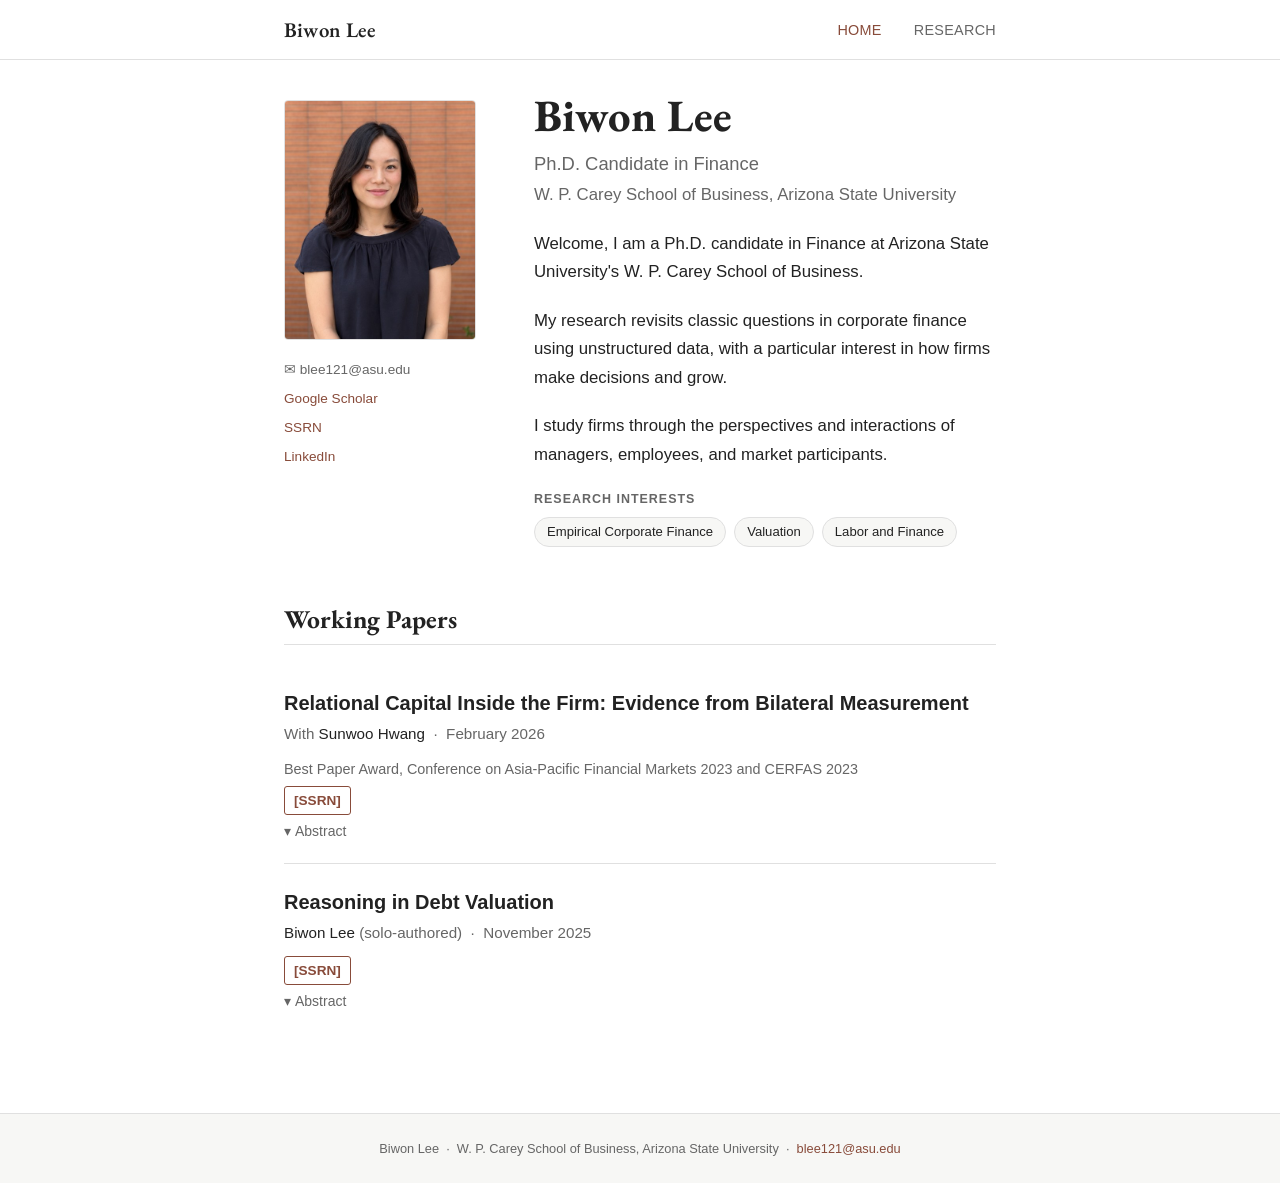
==== commit f709d93a: "Align name with photo top; tighten space below nav Co-Authored-By: Claude Opus 5.5 <noreply@anthropi" ====
--- a/index.html
+++ b/index.html
@@ -7,7 +7,7 @@
   <link rel="preconnect" href="https://fonts.googleapis.com">
   <link rel="preconnect" href="https://fonts.gstatic.com" crossorigin>
   <link href="https://fonts.googleapis.com/css2?family=EB Garamond:wght@400;500;600;700&display=swap" rel="stylesheet">
-  <link rel="stylesheet" href="css/style.css?v=23" />
+  <link rel="stylesheet" href="css/style.css?v=26" />
 </head>
 <body>
 
--- a/css/style.css
+++ b/css/style.css
@@ -139,7 +139,7 @@
   grid-template-columns: 210px 1fr;
   gap: 40px;
   align-items: start;
-  padding: 48px 0 12px;
+  padding: 0 0 12px;
 }
 
 .home-photo {
@@ -178,7 +178,9 @@
 .home-info h1 {
   font-size: 2.8rem;
   font-weight: 700;
-  margin-bottom: 4px;
+  line-height: 1;
+  margin-top: -7px;
+  margin-bottom: 10px;
   color: var(--text);
 }
 .home-info .title {
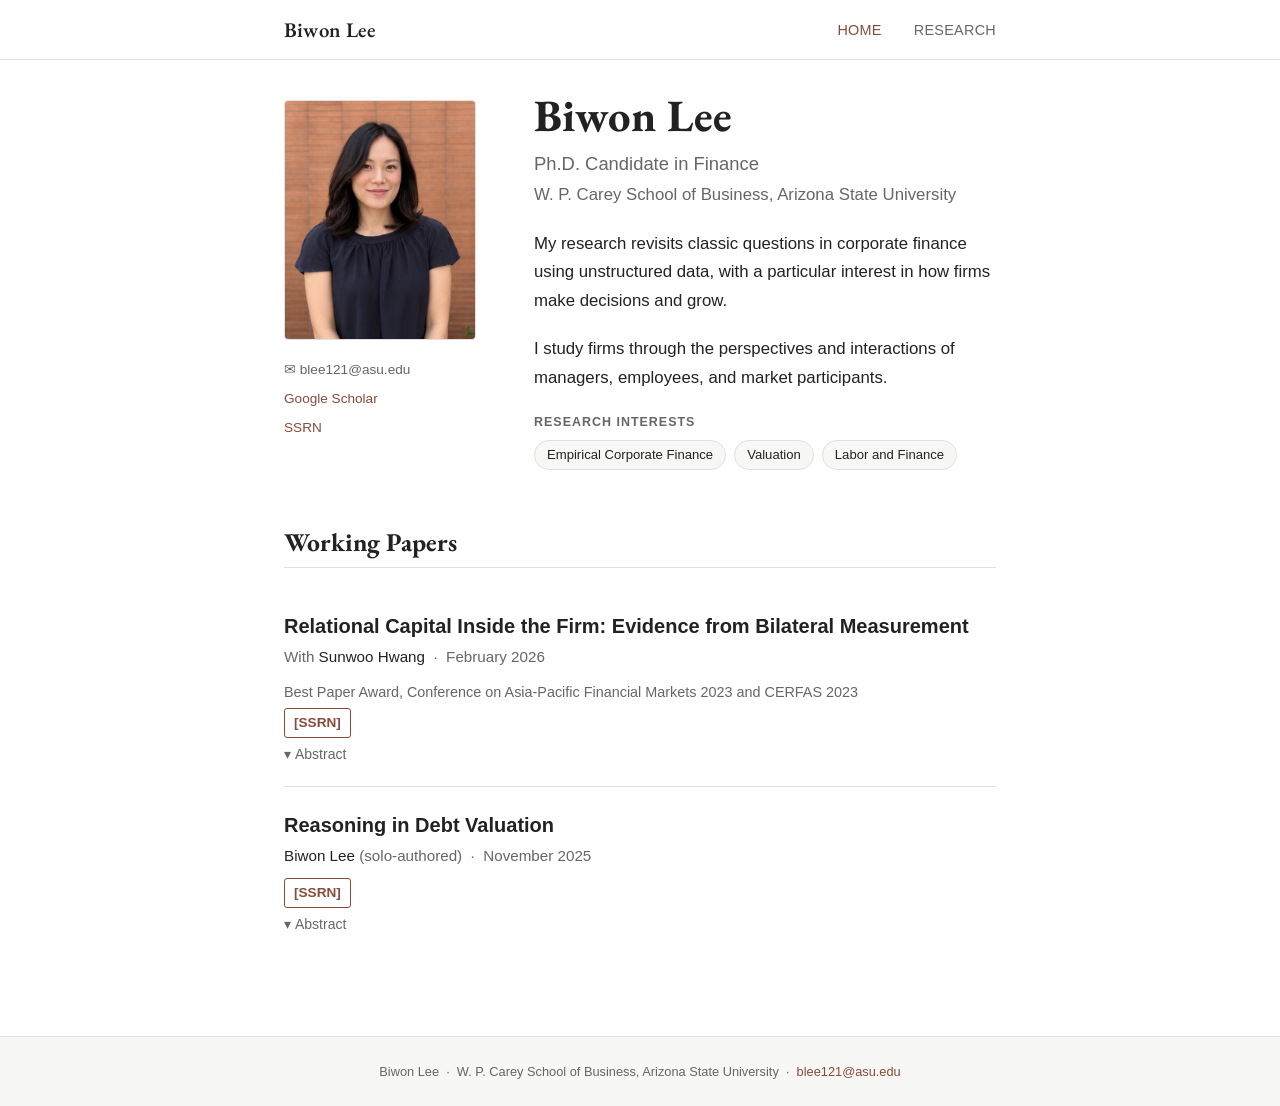
==== commit c1700faa: "Hide welcome line and LinkedIn; add SSRN author link Co-Authored-By: Claude Opus 5.5 <noreply@anthro" ====
--- a/index.html
+++ b/index.html
@@ -7,7 +7,7 @@
   <link rel="preconnect" href="https://fonts.googleapis.com">
   <link rel="preconnect" href="https://fonts.gstatic.com" crossorigin>
   <link href="https://fonts.googleapis.com/css2?family=EB Garamond:wght@400;500;600;700&display=swap" rel="stylesheet">
-  <link rel="stylesheet" href="css/style.css?v=26" />
+  <link rel="stylesheet" href="css/style.css?v=30" />
 </head>
 <body>
 
@@ -44,8 +44,10 @@
           </a>
           <!-- Replace # with your actual profile URLs -->
           <a href="#">Google Scholar</a>
-          <a href="#">SSRN</a>
+          <a href="https://papers.ssrn.com/sol3/cf_dev/AbsByAuth.cfm?per_id=5682052">SSRN</a>
+          <!-- Muted for now
           <a href="#">LinkedIn</a>
+          -->
         </div>
       </div>
 
@@ -54,11 +56,13 @@
       <div class="home-info">
         <h1>Biwon Lee</h1>
         <p class="title">Ph.D. Candidate in Finance</p>
-        <p class="affiliation">W. P. Carey School of Business, Arizona State University</p>
+        <p class="affiliation">W. P. Carey School of Business, <span class="aff-uni">Arizona State University</span></p>
 
+        <!-- Welcome line (muted: duplicates title/affiliation above)
         <p class="bio">
           Welcome, I am a Ph.D. candidate in Finance at Arizona State University's W. P. Carey School of Business.
         </p>
+        -->
         <!-- Previous intro (muted for re-check)
         <p class="bio">
           My recent work examines how firms orient market strategies under uncertainty, how sell-side debt analysts value corporate bonds, and how the quality of labor–management relations, as part of corporate culture, is related to firm outcomes.
--- a/css/style.css
+++ b/css/style.css
@@ -541,20 +541,38 @@
   }
   .nav-toggle { display: flex; }
 
+  /* Mobile order: photo, name, title, affiliation, contact, intro */
   .home-hero {
-    grid-template-columns: 1fr;
-    gap: 24px;
+    display: flex;
+    flex-direction: column;
+    gap: 0;
+    align-items: stretch;
   }
+  .home-side, .home-info { display: contents; }
   .home-photo {
-    width: 120px;
-    height: 150px;
+    order: 1;
+    width: 208px;
+    height: 260px;
+    margin: 0 auto 22px;
+    border: none;
+    border-radius: 14px;
+    box-shadow: 0 1px 2px rgba(25,35,55,0.06), 0 14px 36px -16px rgba(25,35,55,0.24);
   }
+  .home-info .title, .home-info .affiliation { font-size: 0.95rem; margin-bottom: 0; line-height: 1.5; }
+  .home-info .affiliation { margin-bottom: 16px; }
+  .aff-uni { display: block; }
+  .home-info h1, .home-info .title, .home-info .affiliation { order: 2; text-align: center; }
+  .home-info h1 { margin-top: 0; }
   .home-side .contact-links {
-    flex-direction: row;
-    flex-wrap: wrap;
-    gap: 12px;
+    order: 3;
+    flex-direction: column;
+    align-items: center;
+    gap: 2px;
+    margin: 0 0 28px;
   }
+  .home-info .bio, .interests-label, .interests-list { order: 4; }
   .home-info h1 { font-size: 2.2rem; }
+  .paper-title { font-size: 1.1rem; }
 
   .news-list li {
     grid-template-columns: 1fr;
